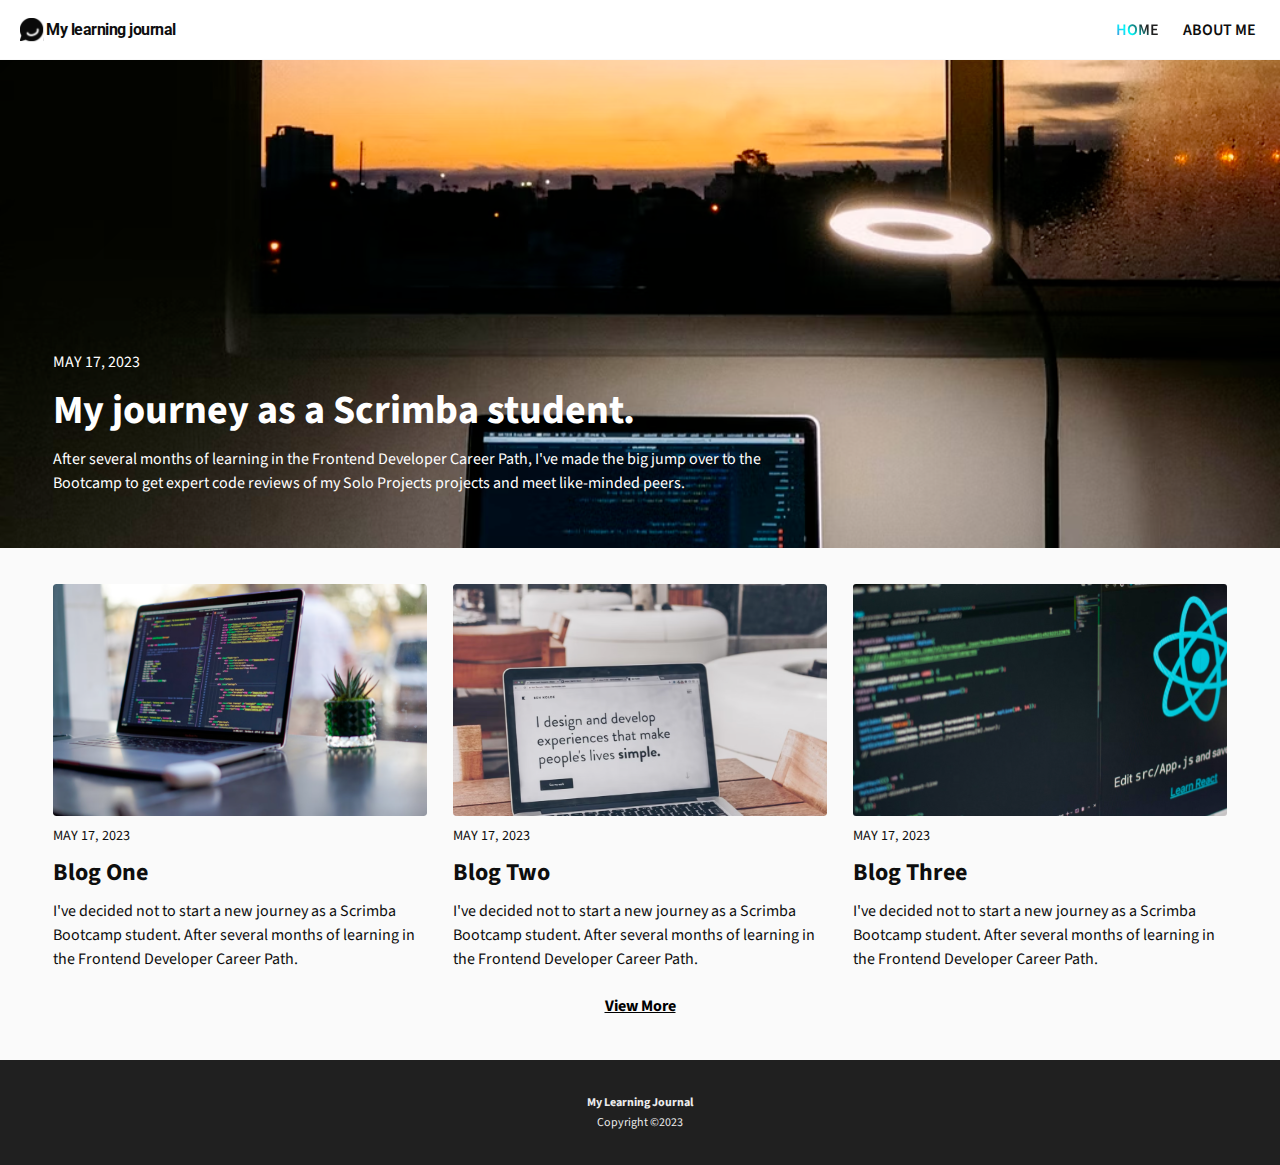
==== index.html @ d20151b7 "Added files" ====
<!DOCTYPE html>
<html lang="en">

    <head>

        <meta charset="UTF-8">
        <meta name="viewport" content="width=device-width, initial-scale=1.0">

        <title>Ria's Learning Journal | Home </title>
        <link rel="stylesheet" type="text/css" href="index.css">
    </head>

    <body>

        <header>
            <h1>My learning journal</h1>
            <img class="logo" src="images/image 17.svg" alt="logo">

            <nav class="page-nav">
                <ul>
                    <li><a href="#" class="nav-links current">Home</a></li>
                    <li><a href="about-me.html" class="nav-links">About me</a></li>
                </ul>
            </nav>
        </header>

        <main>
            <article class="home-hero" onclick="window.location.href = 'journey-article.html'">
                <a class="home-hero-title" href="journey-article.html">My journey as a Scrimba student.</a>
                <p class="home-hero-date">MAY 17, 2023</p>
                <p class="home-hero-body">After several months of learning in the Frontend Developer Career Path, I've made the big jump over to the Bootcamp to get expert code reviews of my Solo Projects projects and meet like-minded peers.</p>
            </article>

            <div class="article-listing">

                <article class="article">
                    <h2 class="article-title">Blog One</h2>
                    <img class="article-img" src="images/article-image-03.svg" alt="Laptop displaying some code">
                    <p class="article-date">MAY 17, 2023</p>
                    <p class="article-body">I've decided not to start a new journey as a Scrimba Bootcamp student. After several months of learning in the Frontend Developer Career Path.</p>
                </article>

                <article class="article">
                    <h2 class="article-title">Blog Two</h2>
                    <img class="article-img" src="images/article-image-05.svg" alt="Laptop displaying some code">
                    <p class="article-date">MAY 17, 2023</p>
                    <p class="article-body">I've decided not to start a new journey as a Scrimba Bootcamp student. After several months of learning in the Frontend Developer Career Path.</p>
                </article>

                <article class="article">
                    <h2 class="article-title">Blog Three</h2>
                    <img class="article-img" src="images/article-image-06.svg" alt="Laptop displaying some code">
                    <p class="article-date">MAY 17, 2023</p>
                    <p class="article-body">I've decided not to start a new journey as a Scrimba Bootcamp student. After several months of learning in the Frontend Developer Career Path.</p>
                </article>

                <article class="article hidden-article">
                    <h2 class="article-title">Blog Four</h2>
                    <img class="article-img" src="images/article-image-04.svg" alt="Laptop displaying some code">
                    <p class="article-date">MAY 17, 2023</p>
                    <p class="article-body">I've decided not to start a new journey as a Scrimba Bootcamp student. After several months of learning in the Frontend Developer Career Path.</p>
                </article>

                <article class="article hidden-article">
                    <h2 class="article-title">Blog Five</h2>
                    <img class="article-img" src="images/article-image-02.svg" alt="Laptop displaying some code">
                    <p class="article-date">MAY 17, 2023</p>
                    <p class="article-body">I've decided not to start a new journey as a Scrimba Bootcamp student. After several months of learning in the Frontend Developer Career Path.</p>
                </article>

                <article class="article hidden-article">
                    <h2 class="article-title">Blog Six</h2>
                    <img class="article-img" src="images/article-image-01.svg" alt="Laptop displaying some code">
                    <p class="article-date">MAY 17, 2023</p>
                    <p class="article-body">I've decided not to start a new journey as a Scrimba Bootcamp student. After several months of learning in the Frontend Developer Career Path.</p>
                </article>
            </div>
        </main>

        <aside class="more-cntr">
            <p class="more" id="view-more">View More</p>
        </aside>

        <footer>
            <p class="page-title-footer">My Learning Journal</p>
            <p class="copyright-footer">Copyright &copy;2023</p>
        </footer>
        <script src="index.js"></script>
    </body>
</html>
---- index.css ----
/* GOOGLE FONTS */
@import url('https://fonts.googleapis.com/css2?family=Roboto:wght@100;300;400;500;700;900&display=swap');
@import url('https://fonts.googleapis.com/css2?family=Source+Sans+Pro:wght@200;300;400;600;700;900&display=swap');

*, *::before, *::after {
    box-sizing: border-box;
    margin: 0;
    padding: 0;
}

/* SELECTORS WITH IDENTICAL PROPERTIES */
footer, header, .page-nav ul {
    display: flex;
}

body, header, .home-hero, .about-hero,
.article-listing, .article-img, .article,
.post-img-cntr, .post-img, .post-img-1024{
    width: 100%;
}

.home-hero, .article, .about-hero {
    display: grid;
    grid-template-columns: 1fr;
}

.home-hero-body, .article-body, .post-text, .about-hero-text {
    font-size: 1rem;
    line-height: 1.5;
}

.page-title-footer, h1, 
.home-hero-title, .more, .page-title-footer {
    font-weight: 700;
}

body {
    font-family: 'Source Sans Pro', sans-serif;
    font-weight: 400;
    background: #FAFAFA;
    color: #0E0E0E;
}

/* PAGE HEADER WITH LOGO, NAME AND NAV BAR */
header {
    position: fixed;
    top: 0;
    justify-content: space-between;
    align-items: center;
    height: 59px;
    background: #fff;
}

h1 {
    margin-left: 46px;
    font-family: 'Roboto', sans-serif;
    font-size: 0.84rem;
    line-height: 1.08;
    letter-spacing: -0.03em;
}

.logo {
    position: absolute;
    left: 20px;
    display: block;
    margin: auto 0;
}

.page-nav ul {
    list-style-type: none;
}

.page-nav li {
    margin-right: 24px;
}

.nav-links {
    font-size: .75rem;
    font-weight: 600;
    text-decoration: none;
    text-transform: uppercase;
    color: inherit;
}

.page-nav a:hover, .more:hover, .article:hover {
    color: #313a8d;
    cursor: pointer;
}

.current, .home-hero-title:hover, .article:hover .article-title {
    color: transparent !important;
    background: linear-gradient(45deg, #5c68d1, #00ffff, #202020, #202020);
    -webkit-background-clip: text;
    -moz-background-clip: text;
    -ms-background-clip: text;
    -o-background-clip: text;
    background-clip: text;
}

/* HERO POST */
.home-hero, .post {
    margin-top: 60px;
}

.home-hero {
    grid-template-areas: 
                        "date"
                        "title"
                        "body";
    align-content: end;
    padding: 1.25em;
    row-gap: .5em;
    background: #fff url(images/article-image-hero.svg);
    background-size: cover;
    background-repeat: no-repeat;
    height: 50vh;
    color: #fff;
    cursor: pointer;
}

.home-hero-date, .article-date {
    grid-area: date;
}

.home-hero-title, .article-title {
    grid-area: title;
}

.home-hero-body, .article-body {
    grid-area: body;
}

.home-hero-date {
    font-size: 0.75rem;
}

.home-hero-title {
    font-size: 2rem;
    text-decoration: none;
    color: inherit;
}

/* OTHER BLOGS ON HOME PAGE */
.article-listing, .recent-posts-cntr {
    display: grid;
    padding: 0 1.25em 0 1.25em;
    margin: 0 auto;
    margin-top: 2.256em;
    grid-template-columns: minmax(280px, 1fr); 
    justify-items: center;
    row-gap: 2.256em;
}

.article {
    grid-template-areas: 
                        "image"
                        "date"
                        "title"
                        "body";
    row-gap: 0.5625em;
}

.article-img {
    grid-area: image;
    object-fit: cover;
    height: 232px;
    border-radius: 3px;
}

.article-date {
    font-size: .886rem;
}

.article-title {
    font-size: 1.5rem;
}

.post-img-1024, .hidden-article {
    display: none;
}

.show {
    display: grid;
}

.more-cntr {
    display: block;
    width: fit-content;
    margin: 0 auto;
    margin: 1.5em auto 2.6875em auto;
}

.more {
    font-size: 1rem;
    color: #000;
    text-decoration: underline;
}

/* ABOUT ME PAGE */
.about-hero {
    grid-template-areas: 
                        "about-hero-img"
                        "about-hero-title"
                        "about-hero-text";
    margin-top: 60px;
}

.about-hero-img {
    grid-area: about-hero-img;
    width: 182px;
    height: 182px;
    margin-bottom: 1.69em;
    border-radius: 50%;
}

.about-hero-title {
    grid-area: about-hero-title;
    font-size: 2.25rem;
    margin-bottom: 0.44em;
}

.about-hero-text {
    grid-area: about-hero-text;
    margin-bottom: 3.125em;
}

.about-hero, .post-hero {
    padding: 1.625em 1.25em 0 1.25em;
}

/* HERO POST PAGE */
.post-main {
    font-size: 1rem;
    margin-top: 60px;
    padding-top: 2em;
}

.post-date {
    font-size: .75rem;
}

.post-title {
    font-size: 2rem;
    margin: .5em 0;
}

.post-img-cntr {
    padding: 0 1.25em;
    margin: 2.1875em 0;
}

.post-img, .post-img-1024 { border-radius: 3px; }
.post-img {
    height: 45vh;
    object-fit: cover;
}

/* OTHER INFO ABOUT AUTHOR */
.my-info {
    padding: 0 1.25em;
}

/* RECENT POST */
.recent-posts-cntr {
    margin-bottom: 3.5em;
}

.recent-post-heading {
    font-size: 1.5rem;
}

/* FOOTER */
footer {
    flex-direction: column;
    justify-content: center;
    align-items: center;
    height: 105px;
    font-size: .75rem;
    background: #202020;
    color: #ECECEC;
}

.page-title-footer {
    margin-bottom: 3px;
}


/* MEDIA QUERIES */
@media (min-width: 768px) {

    .home-hero {
        background: #fff url(images/blog-image-hero.svg);
        background-size: cover;
        background-repeat: no-repeat;
        height: 488px;
        padding: 3.31em;
    }
    .article-listing, .recent-posts-cntr {
        grid-template-columns: repeat(3, minmax(220px, 1fr));
        row-gap: 2.875em;
        column-gap: 1.625em;
    }

    .recent-post-heading { grid-column: span 3; }

}

@media (min-width: 1024px) {

    h1, .nav-links, .home-hero-date, .post-text, .info-text, .post-date {
        font-size: 1rem;
        line-height: 1.5;
    }

    .about-hero-img, .about-hero-text, .about-hero-title {
        margin: 0;
        padding: 0;
    }
    
    .home-hero-title { font-size: 2.5rem; }

    .about-hero {
        grid-template-columns: 182px 1fr;
        grid-template-areas: 
                            "about-hero-img about-hero-title"
                            "about-hero-img about-hero-text";
        align-items: center;
        column-gap: 2em;
        margin: 111px 0 65px 0;
    }
    .about-hero-title {
        margin-top: 10px;
        font-size: 2.25rem;
    }
    .about-hero-text { margin-top: -75px; }

    .article-listing { padding: 0 3.3125rem; }


    .home-hero-title, .home-hero-date, .home-hero-body {
        width: 65%;
    }
    .home-hero-title { font-size: 40px; }


    .post-hero, .my-info {
        padding: 0 7.5em;
    }
    .post-img-cntr, .recent-posts-cntr, .about-hero {
        padding: 0 3.3125em;
    }
    .post-img { display: none; }
    .post-img-1024 { display: block; }
    .post-title { font-size: 2.25rem; }


    .info-subtitle { font-size: 1.25rem; }
}
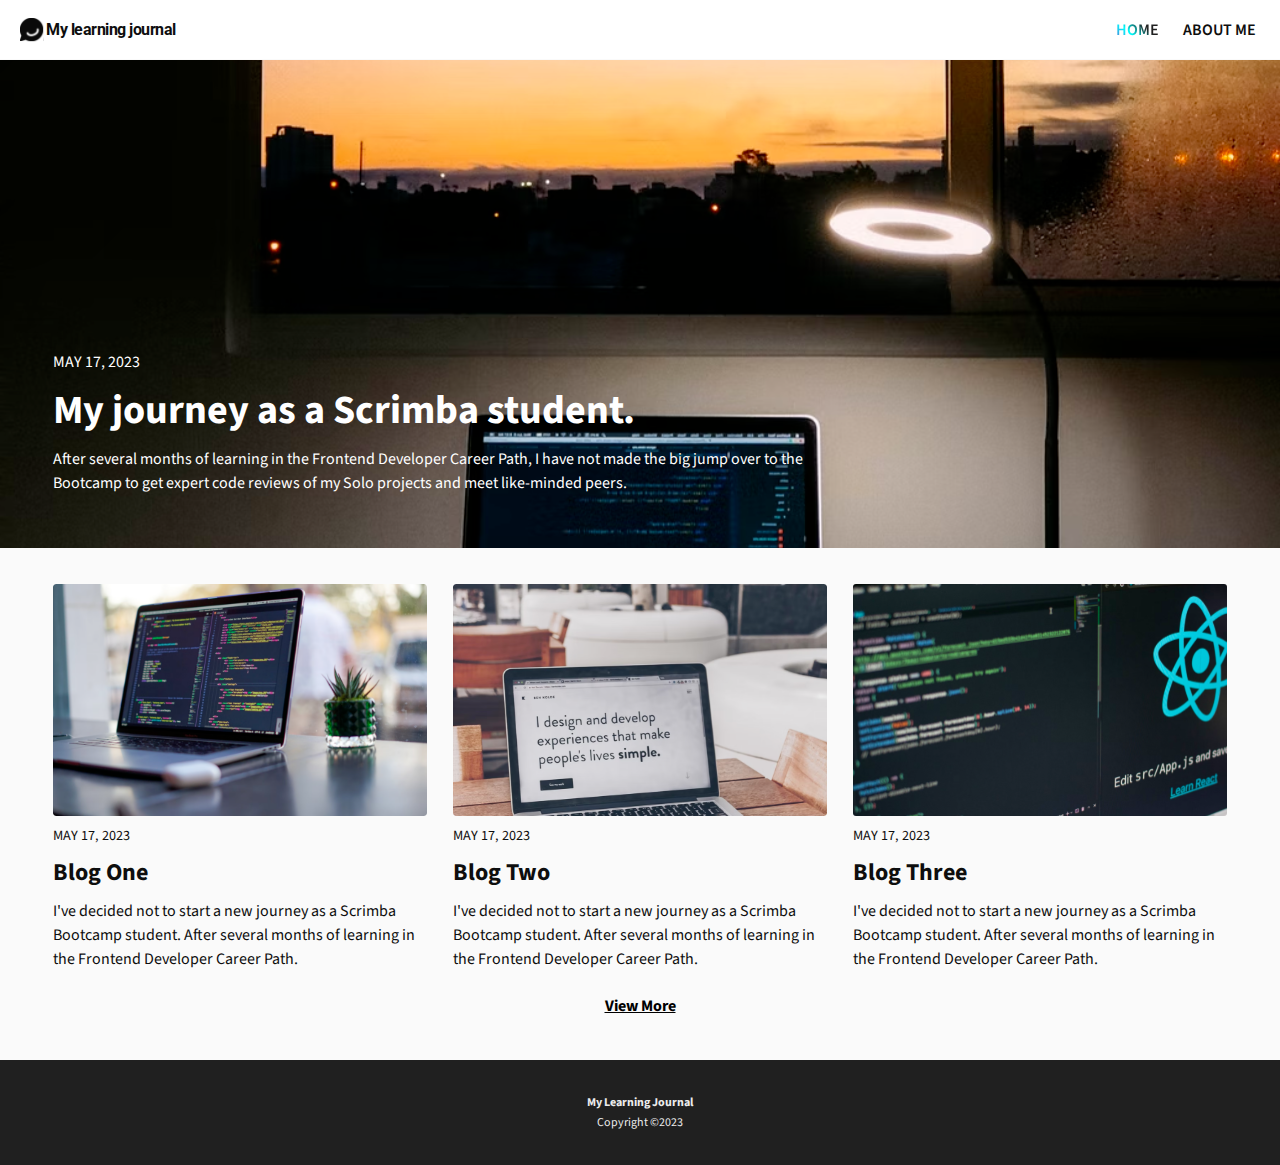
==== commit 3f749442: "Corrected text" ====
--- a/index.html
+++ b/index.html
@@ -28,7 +28,7 @@
             <article class="home-hero" onclick="window.location.href = 'journey-article.html'">
                 <a class="home-hero-title" href="journey-article.html">My journey as a Scrimba student.</a>
                 <p class="home-hero-date">MAY 17, 2023</p>
-                <p class="home-hero-body">After several months of learning in the Frontend Developer Career Path, I've made the big jump over to the Bootcamp to get expert code reviews of my Solo Projects projects and meet like-minded peers.</p>
+                <p class="home-hero-body">After several months of learning in the Frontend Developer Career Path, I have not made the big jump over to the Bootcamp to get expert code reviews of my Solo projects and meet like-minded peers.</p>
             </article>
 
             <div class="article-listing">
@@ -42,7 +42,7 @@
 
                 <article class="article">
                     <h2 class="article-title">Blog Two</h2>
-                    <img class="article-img" src="images/article-image-05.svg" alt="Laptop displaying some code">
+                    <img class="article-img" src="images/article-image-05.svg" alt="Laptop displaying a web developer's portfolio">
                     <p class="article-date">MAY 17, 2023</p>
                     <p class="article-body">I've decided not to start a new journey as a Scrimba Bootcamp student. After several months of learning in the Frontend Developer Career Path.</p>
                 </article>
@@ -56,21 +56,21 @@
 
                 <article class="article hidden-article">
                     <h2 class="article-title">Blog Four</h2>
-                    <img class="article-img" src="images/article-image-04.svg" alt="Laptop displaying some code">
+                    <img class="article-img" src="images/article-image-04.svg" alt="Blonde girl in a sweater and jeans twirling at the beach during sunset">
                     <p class="article-date">MAY 17, 2023</p>
                     <p class="article-body">I've decided not to start a new journey as a Scrimba Bootcamp student. After several months of learning in the Frontend Developer Career Path.</p>
                 </article>
 
                 <article class="article hidden-article">
                     <h2 class="article-title">Blog Five</h2>
-                    <img class="article-img" src="images/article-image-02.svg" alt="Laptop displaying some code">
+                    <img class="article-img" src="images/article-image-02.svg" alt="Hand holding a light bulb">
                     <p class="article-date">MAY 17, 2023</p>
                     <p class="article-body">I've decided not to start a new journey as a Scrimba Bootcamp student. After several months of learning in the Frontend Developer Career Path.</p>
                 </article>
 
                 <article class="article hidden-article">
                     <h2 class="article-title">Blog Six</h2>
-                    <img class="article-img" src="images/article-image-01.svg" alt="Laptop displaying some code">
+                    <img class="article-img" src="images/article-image-01.svg" alt="Pink and purple abstract painting">
                     <p class="article-date">MAY 17, 2023</p>
                     <p class="article-body">I've decided not to start a new journey as a Scrimba Bootcamp student. After several months of learning in the Frontend Developer Career Path.</p>
                 </article>
